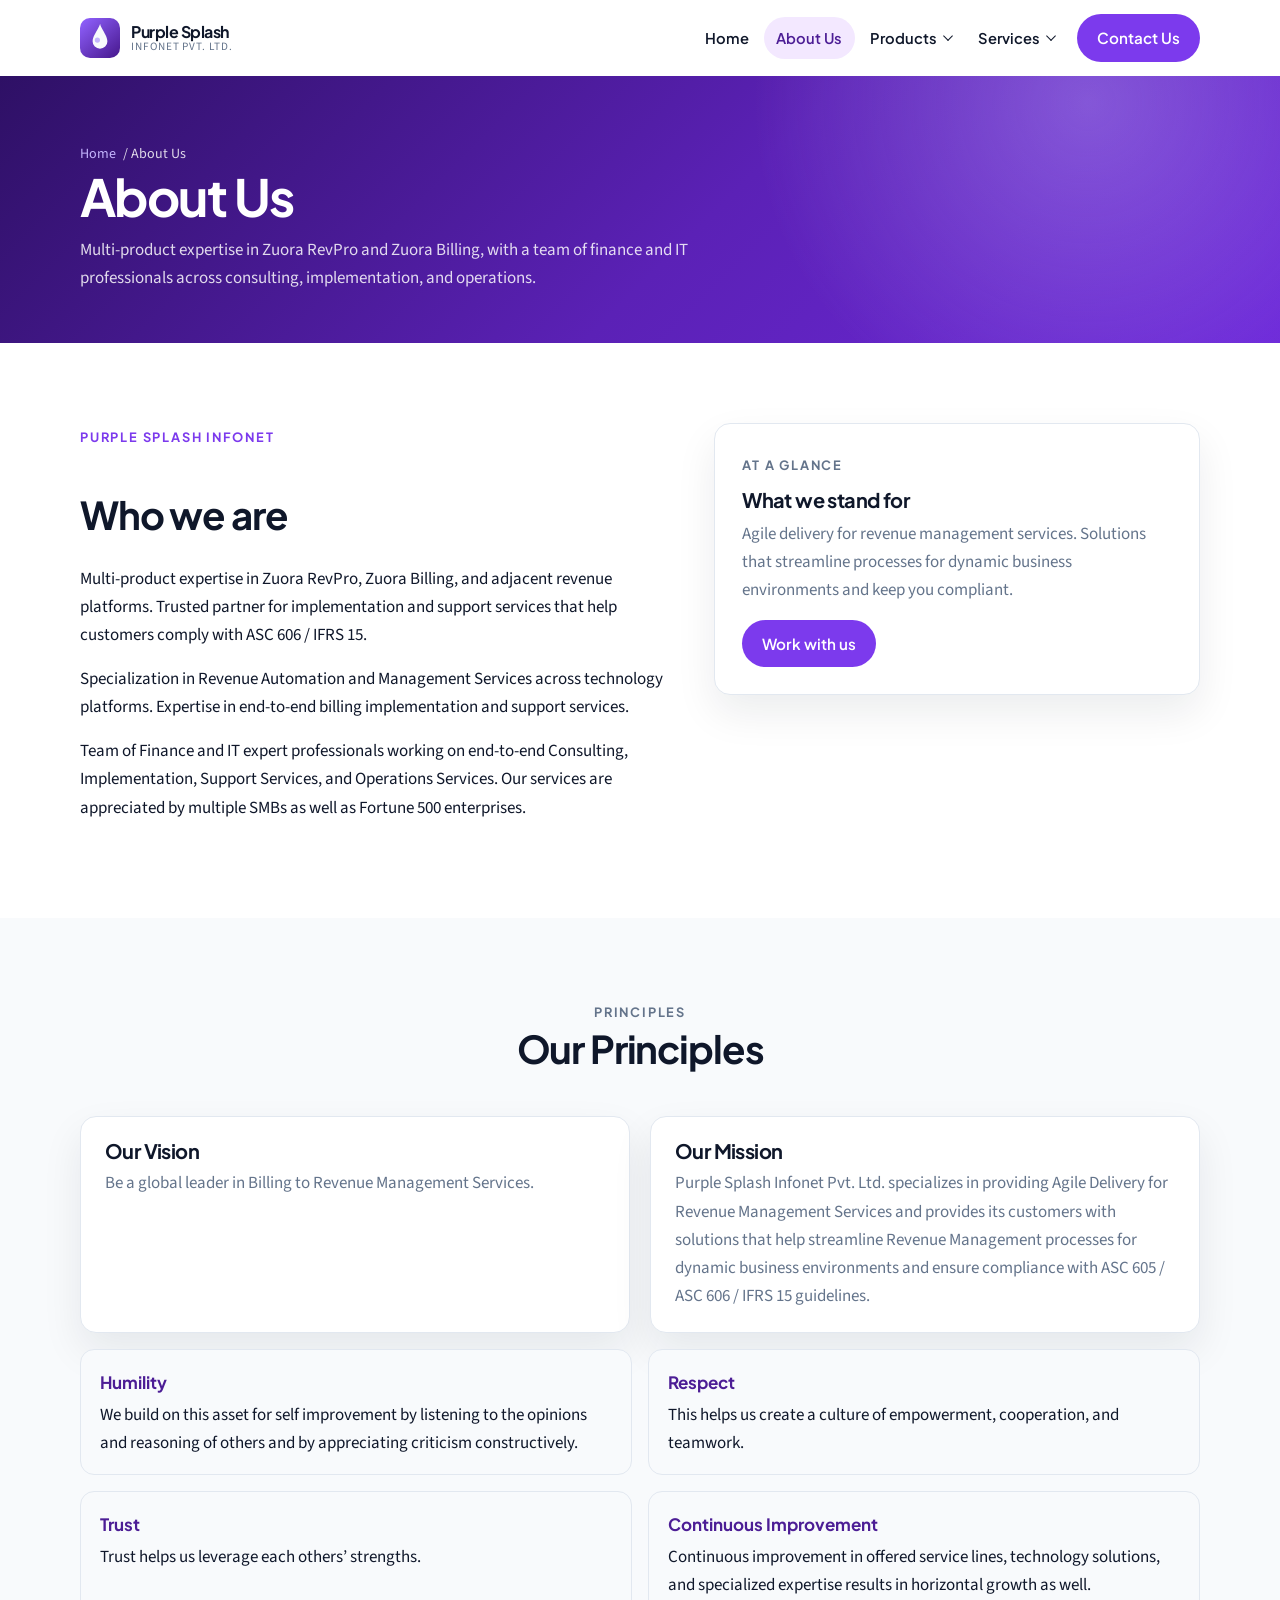
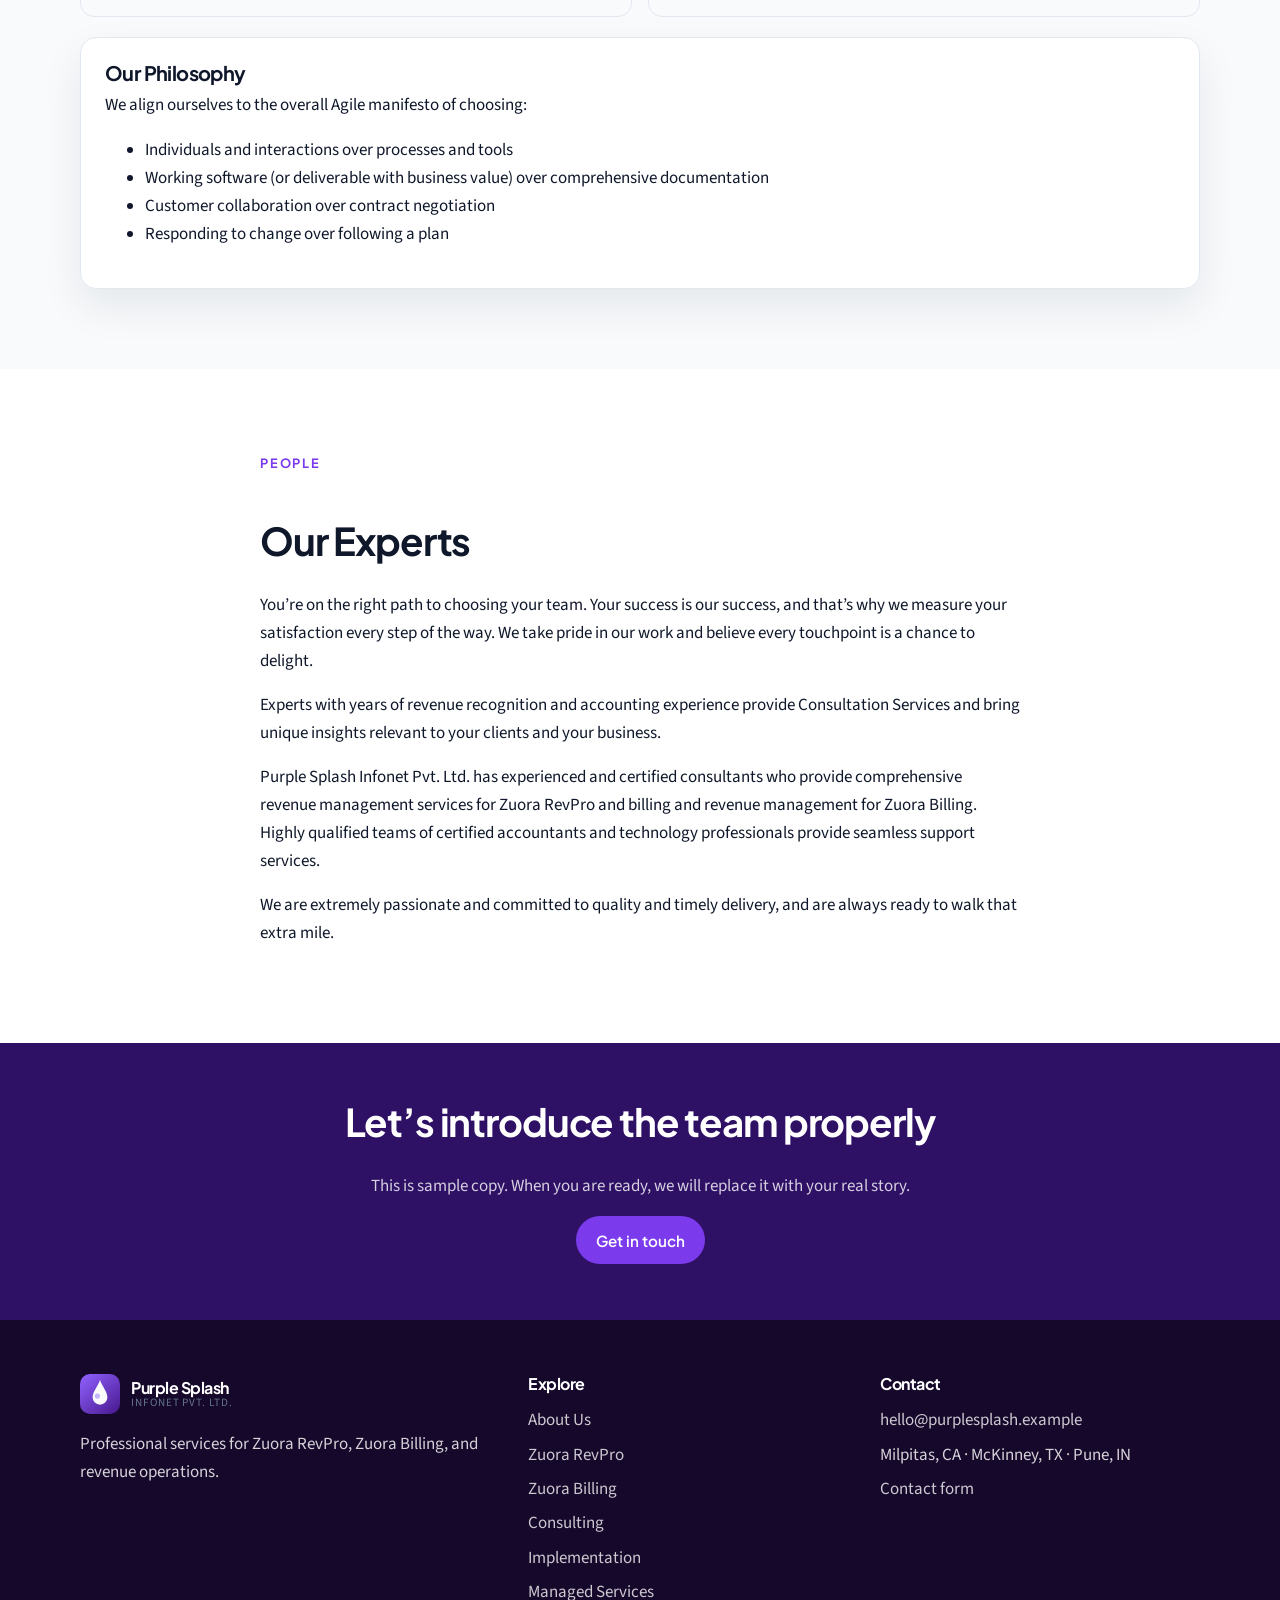
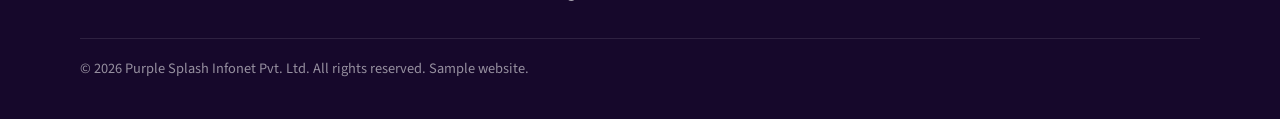
==== about.html @ caad62d8 "website init website init" ====
<!DOCTYPE html>
<html lang="en">
<head>
  <meta charset="utf-8">
  <meta name="viewport" content="width=device-width, initial-scale=1">
  <title>About Us | Purple Splash Infonet Pvt. Ltd.</title>
  <meta name="description" content="Learn about Purple Splash Infonet Pvt. Ltd. — vision, mission, values, and our expert team for Zuora RevPro and Zuora Billing.">
  <link rel="icon" href="assets/img/favicon.svg" type="image/svg+xml">
  <link rel="preconnect" href="https://fonts.googleapis.com">
  <link rel="preconnect" href="https://fonts.gstatic.com" crossorigin>
  <link href="https://fonts.googleapis.com/css2?family=Plus+Jakarta+Sans:wght@500;600;700;800&family=Source+Sans+3:wght@400;500;600;700&display=swap" rel="stylesheet">
  <link rel="stylesheet" href="assets/css/styles.css">
</head>
<body>
  <a class="skip-link" href="#main">Skip to content</a>
  <header class="site-header">
    <div class="container header-inner">
      <a class="logo" href="index.html">
        <img src="assets/img/logo.svg" alt="">
        <span class="logo-text"><strong>Purple Splash</strong><span>Infonet Pvt. Ltd.</span></span>
      </a>
      <button class="nav-toggle" type="button" aria-expanded="false" aria-controls="site-nav" aria-label="Open menu"><span></span></button>
      <nav class="site-nav" id="site-nav" aria-label="Primary">
        <ul class="nav-list">
          <li><a class="nav-link" href="index.html">Home</a></li>
          <li><a class="nav-link is-active" href="about.html">About Us</a></li>
          <li data-dropdown>
            <a class="nav-link" href="products/zuora-revpro.html">Products <i class="caret" aria-hidden="true"></i></a>
            <div class="dropdown">
              <a href="products/zuora-revpro.html">Zuora RevPro</a>
              <a href="products/zuora-billing.html">Zuora Billing</a>
            </div>
          </li>
          <li data-dropdown>
            <a class="nav-link" href="services/consulting.html">Services <i class="caret" aria-hidden="true"></i></a>
            <div class="dropdown">
              <a href="services/consulting.html">Consulting Services</a>
              <a href="services/implementation.html">Implementation</a>
              <a href="services/managed-services.html">Managed Services</a>
            </div>
          </li>
        </ul>
        <a class="btn nav-cta" href="contact.html">Contact Us</a>
      </nav>
    </div>
  </header>

  <main id="main">
    <section class="page-hero">
      <div class="container">
        <p class="breadcrumb"><a href="index.html">Home</a> / About Us</p>
        <h1>About Us</h1>
        <p>Multi-product expertise in Zuora RevPro and Zuora Billing, with a team of finance and IT professionals across consulting, implementation, and operations.</p>
      </div>
    </section>

    <section class="section">
      <div class="container split">
        <div class="prose">
          <p class="eyebrow">Purple Splash Infonet</p>
          <h2>Who we are</h2>
          <p>Multi-product expertise in Zuora RevPro, Zuora Billing, and adjacent revenue platforms. Trusted partner for implementation and support services that help customers comply with ASC 606 / IFRS 15.</p>
          <p>Specialization in Revenue Automation and Management Services across technology platforms. Expertise in end-to-end billing implementation and support services.</p>
          <p>Team of Finance and IT expert professionals working on end-to-end Consulting, Implementation, Support Services, and Operations Services. Our services are appreciated by multiple SMBs as well as Fortune 500 enterprises.</p>
        </div>
        <aside class="card">
          <p class="eyebrow">At a glance</p>
          <h3>What we stand for</h3>
          <p>Agile delivery for revenue management services. Solutions that streamline processes for dynamic business environments and keep you compliant.</p>
          <a class="btn" href="contact.html">Work with us</a>
        </aside>
      </div>
    </section>

    <section class="section alt">
      <div class="container">
        <div class="section-head">
          <p class="eyebrow">Principles</p>
          <h2>Our Principles</h2>
        </div>
        <div class="principles-grid">
          <article class="principle">
            <h3>Our Vision</h3>
            <p>Be a global leader in Billing to Revenue Management Services.</p>
          </article>
          <article class="principle">
            <h3>Our Mission</h3>
            <p>Purple Splash Infonet Pvt. Ltd. specializes in providing Agile Delivery for Revenue Management Services and provides its customers with solutions that help streamline Revenue Management processes for dynamic business environments and ensure compliance with ASC 605 / ASC 606 / IFRS 15 guidelines.</p>
          </article>
        </div>
        <div class="values">
          <div class="value">
            <strong>Humility</strong>
            We build on this asset for self improvement by listening to the opinions and reasoning of others and by appreciating criticism constructively.
          </div>
          <div class="value">
            <strong>Respect</strong>
            This helps us create a culture of empowerment, cooperation, and teamwork.
          </div>
          <div class="value">
            <strong>Trust</strong>
            Trust helps us leverage each others’ strengths.
          </div>
          <div class="value">
            <strong>Continuous Improvement</strong>
            Continuous improvement in offered service lines, technology solutions, and specialized expertise results in horizontal growth as well.
          </div>
        </div>
        <article class="principle" style="margin-top:1.25rem;">
          <h3>Our Philosophy</h3>
          <p>We align ourselves to the overall Agile manifesto of choosing:</p>
          <ul>
            <li>Individuals and interactions over processes and tools</li>
            <li>Working software (or deliverable with business value) over comprehensive documentation</li>
            <li>Customer collaboration over contract negotiation</li>
            <li>Responding to change over following a plan</li>
          </ul>
        </article>
      </div>
    </section>

    <section class="section">
      <div class="container prose" style="margin:0 auto;">
        <p class="eyebrow">People</p>
        <h2>Our Experts</h2>
        <p>You’re on the right path to choosing your team. Your success is our success, and that’s why we measure your satisfaction every step of the way. We take pride in our work and believe every touchpoint is a chance to delight.</p>
        <p>Experts with years of revenue recognition and accounting experience provide Consultation Services and bring unique insights relevant to your clients and your business.</p>
        <p>Purple Splash Infonet Pvt. Ltd. has experienced and certified consultants who provide comprehensive revenue management services for Zuora RevPro and billing and revenue management for Zuora Billing. Highly qualified teams of certified accountants and technology professionals provide seamless support services.</p>
        <p>We are extremely passionate and committed to quality and timely delivery, and are always ready to walk that extra mile.</p>
      </div>
    </section>

    <section class="cta-band">
      <div class="container">
        <h2>Let’s introduce the team properly</h2>
        <p>This is sample copy. When you are ready, we will replace it with your real story.</p>
        <a class="btn" href="contact.html">Get in touch</a>
      </div>
    </section>
  </main>

  <footer class="site-footer">
    <div class="container">
      <div class="footer-grid">
        <div>
          <a class="logo" href="index.html">
            <img src="assets/img/logo.svg" alt="">
            <span class="logo-text"><strong style="color:#fff;">Purple Splash</strong><span>Infonet Pvt. Ltd.</span></span>
          </a>
          <p style="margin-top:1rem;">Professional services for Zuora RevPro, Zuora Billing, and revenue operations.</p>
        </div>
        <div>
          <h3>Explore</h3>
          <ul class="footer-links">
            <li><a href="about.html">About Us</a></li>
            <li><a href="products/zuora-revpro.html">Zuora RevPro</a></li>
            <li><a href="products/zuora-billing.html">Zuora Billing</a></li>
            <li><a href="services/consulting.html">Consulting</a></li>
            <li><a href="services/implementation.html">Implementation</a></li>
            <li><a href="services/managed-services.html">Managed Services</a></li>
          </ul>
        </div>
        <div>
          <h3>Contact</h3>
          <ul class="footer-links">
            <li><a href="mailto:hello@purplesplash.example">hello@purplesplash.example</a></li>
            <li>Milpitas, CA · McKinney, TX · Pune, IN</li>
            <li><a href="contact.html">Contact form</a></li>
          </ul>
        </div>
      </div>
      <p class="copyright">© <span id="year">2026</span> Purple Splash Infonet Pvt. Ltd. All rights reserved. Sample website.</p>
    </div>
  </footer>
  <script src="assets/js/main.js"></script>
</body>
</html>
---- assets/css/styles.css ----
:root {
  --primary: #4c1d95;
  --primary-dark: #2e1065;
  --accent: #7c3aed;
  --highlight: #c4b5fd;
  --ink: #0f172a;
  --muted: #64748b;
  --surface: #f8fafc;
  --white: #ffffff;
  --border: #e2e8f0;
  --footer: #16082b;
  --shadow: 0 18px 40px rgba(15, 23, 42, 0.08);
  --radius: 16px;
  --max: 1120px;
  --header-h: 76px;
  --font-display: "Plus Jakarta Sans", system-ui, sans-serif;
  --font-body: "Source Sans 3", "Segoe UI", sans-serif;
}

*,
*::before,
*::after {
  box-sizing: border-box;
}

html {
  scroll-behavior: smooth;
}

body {
  margin: 0;
  color: var(--ink);
  font-family: var(--font-body);
  font-size: 1.0625rem;
  line-height: 1.65;
  background: var(--white);
}

img {
  max-width: 100%;
  display: block;
}

a {
  color: var(--accent);
  text-decoration: none;
}

a:hover {
  color: var(--primary);
}

h1, h2, h3, h4 {
  font-family: var(--font-display);
  line-height: 1.2;
  letter-spacing: -0.03em;
  margin: 0 0 0.7em;
}

h1 { font-size: clamp(2.1rem, 4vw, 3.4rem); }
h2 { font-size: clamp(1.7rem, 3vw, 2.4rem); }
h3 { font-size: 1.25rem; }

p { margin: 0 0 1rem; }

.sr-only {
  position: absolute;
  width: 1px;
  height: 1px;
  padding: 0;
  margin: -1px;
  overflow: hidden;
  clip: rect(0, 0, 0, 0);
  border: 0;
}

.skip-link {
  position: absolute;
  left: 1rem;
  top: -3rem;
  z-index: 1000;
  background: var(--primary);
  color: var(--white);
  padding: 0.6rem 1rem;
  border-radius: 8px;
}

.skip-link:focus {
  top: 0.75rem;
  color: var(--white);
}

.container {
  width: min(var(--max), calc(100% - 2.5rem));
  margin-inline: auto;
}

.section {
  padding: 5rem 0;
}

.section.alt {
  background: var(--surface);
}

.section-head {
  max-width: 720px;
  margin: 0 auto 2.75rem;
  text-align: center;
}

.section-head p {
  color: var(--muted);
  margin: 0;
}

.eyebrow {
  display: inline-block;
  margin: 0 0 0.75rem;
  color: var(--accent);
  font-family: var(--font-display);
  font-size: 0.8rem;
  font-weight: 700;
  letter-spacing: 0.14em;
  text-transform: uppercase;
}

.btn {
  display: inline-flex;
  align-items: center;
  justify-content: center;
  gap: 0.45rem;
  min-height: 46px;
  padding: 0.7rem 1.25rem;
  border: 0;
  border-radius: 999px;
  background: var(--accent);
  color: var(--white);
  font-family: var(--font-display);
  font-size: 0.95rem;
  font-weight: 600;
  cursor: pointer;
  transition: transform 0.15s ease, background 0.15s ease, box-shadow 0.15s ease;
}

.btn:hover {
  background: var(--primary);
  color: var(--white);
  transform: translateY(-1px);
  box-shadow: 0 10px 20px rgba(76, 29, 149, 0.22);
}

.btn-ghost {
  background: transparent;
  color: var(--white);
  border: 1px solid rgba(255, 255, 255, 0.45);
}

.btn-ghost:hover {
  background: var(--white);
  color: var(--primary);
}

.btn-outline {
  background: transparent;
  color: var(--primary);
  border: 1px solid var(--highlight);
}

.btn-outline:hover {
  background: var(--primary);
  color: var(--white);
}

:focus-visible {
  outline: 3px solid var(--highlight);
  outline-offset: 3px;
}

/* Header */
.site-header {
  position: sticky;
  top: 0;
  z-index: 50;
  height: var(--header-h);
  background: rgba(255, 255, 255, 0.88);
  backdrop-filter: blur(16px);
  border-bottom: 1px solid transparent;
  transition: box-shadow 0.2s ease, border-color 0.2s ease;
}

.site-header.is-scrolled {
  border-bottom-color: var(--border);
  box-shadow: 0 8px 24px rgba(15, 23, 42, 0.06);
}

.header-inner {
  height: var(--header-h);
  display: flex;
  align-items: center;
  justify-content: space-between;
  gap: 1.5rem;
}

.logo {
  display: flex;
  align-items: center;
  gap: 0.7rem;
  color: var(--ink);
  flex-shrink: 0;
}

.logo img {
  width: 40px;
  height: 40px;
}

.logo-text {
  display: flex;
  flex-direction: column;
  line-height: 1.1;
}

.logo-text strong {
  font-family: var(--font-display);
  font-size: 1rem;
  letter-spacing: -0.03em;
}

.logo-text span {
  font-size: 0.7rem;
  color: var(--muted);
  letter-spacing: 0.08em;
  text-transform: uppercase;
}

.nav-toggle {
  display: none;
  width: 44px;
  height: 44px;
  border: 0;
  background: transparent;
  cursor: pointer;
  position: relative;
}

.nav-toggle span,
.nav-toggle span::before,
.nav-toggle span::after {
  display: block;
  width: 22px;
  height: 2px;
  background: var(--ink);
  position: absolute;
  left: 11px;
  transition: transform 0.2s ease, opacity 0.2s ease;
}

.nav-toggle span { top: 21px; }
.nav-toggle span::before,
.nav-toggle span::after {
  content: "";
  left: 0;
}
.nav-toggle span::before { top: -7px; }
.nav-toggle span::after { top: 7px; }

.nav-toggle[aria-expanded="true"] span { background: transparent; }
.nav-toggle[aria-expanded="true"] span::before { top: 0; transform: rotate(45deg); }
.nav-toggle[aria-expanded="true"] span::after { top: 0; transform: rotate(-45deg); }

.site-nav {
  display: flex;
  align-items: center;
  gap: 0.2rem;
}

.nav-list {
  display: flex;
  align-items: center;
  gap: 0.15rem;
  list-style: none;
  margin: 0;
  padding: 0;
}

.nav-list > li { position: relative; }

.nav-link {
  display: inline-flex;
  align-items: center;
  gap: 0.35rem;
  padding: 0.55rem 0.8rem;
  color: var(--ink);
  font-family: var(--font-display);
  font-size: 0.92rem;
  font-weight: 600;
  border-radius: 999px;
}

.nav-link:hover,
.nav-link.is-active {
  color: var(--primary);
  background: #f3e8ff;
}

.nav-link .caret {
  width: 0.45rem;
  height: 0.45rem;
  border-right: 1.6px solid currentColor;
  border-bottom: 1.6px solid currentColor;
  transform: rotate(45deg) translateY(-2px);
}

.dropdown {
  position: absolute;
  top: calc(100% + 0.4rem);
  left: 0;
  min-width: 230px;
  padding: 0.45rem;
  background: var(--white);
  border: 1px solid var(--border);
  border-radius: 14px;
  box-shadow: var(--shadow);
  opacity: 0;
  visibility: hidden;
  transform: translateY(6px);
  transition: opacity 0.15s ease, transform 0.15s ease, visibility 0.15s ease;
}

.nav-list > li:hover > .dropdown,
.nav-list > li:focus-within > .dropdown,
.nav-list > li.is-open > .dropdown {
  opacity: 1;
  visibility: visible;
  transform: none;
}

.dropdown a {
  display: block;
  padding: 0.65rem 0.8rem;
  color: var(--ink);
  border-radius: 10px;
  font-family: var(--font-display);
  font-size: 0.9rem;
  font-weight: 600;
}

.dropdown a:hover,
.dropdown a.is-active {
  background: var(--surface);
  color: var(--primary);
}

.nav-cta {
  margin-left: 0.5rem;
}

/* Hero slider */
.hero-slider {
  position: relative;
  height: min(78vh, 680px);
  min-height: 460px;
  overflow: hidden;
  background: var(--primary-dark);
  color: var(--white);
}

.slides,
.slide {
  height: 100%;
}

.slide {
  position: absolute;
  inset: 0;
  opacity: 0;
  visibility: hidden;
  transition: opacity 0.7s ease, visibility 0.7s ease;
}

.slide.is-active {
  opacity: 1;
  visibility: visible;
}

.slide img {
  width: 100%;
  height: 100%;
  object-fit: cover;
}

.slide-overlay {
  position: absolute;
  inset: 0;
  display: flex;
  align-items: flex-end;
  padding: 5.5rem 0 5rem;
  background:
    linear-gradient(180deg, rgba(22, 8, 43, 0.15) 0%, rgba(22, 8, 43, 0.55) 45%, rgba(22, 8, 43, 0.88) 100%);
}

.slide-copy {
  max-width: 720px;
}

.slide-copy .eyebrow {
  color: var(--highlight);
}

.slide-copy h1 {
  color: var(--white);
  margin-bottom: 0.7rem;
}

.slide-copy p {
  color: rgba(255, 255, 255, 0.88);
  font-size: 1.15rem;
  max-width: 560px;
}

.slider-btn {
  position: absolute;
  top: 50%;
  transform: translateY(-50%);
  width: 46px;
  height: 46px;
  border: 0;
  border-radius: 50%;
  background: rgba(255, 255, 255, 0.16);
  color: var(--white);
  backdrop-filter: blur(8px);
  cursor: pointer;
}

.slider-btn:hover { background: rgba(255, 255, 255, 0.3); }
.slider-btn.prev { left: 1rem; }
.slider-btn.next { right: 1rem; }

.slider-dots {
  position: absolute;
  left: 50%;
  bottom: 1.3rem;
  transform: translateX(-50%);
  display: flex;
  gap: 0.45rem;
}

.slider-dots button {
  width: 9px;
  height: 9px;
  padding: 0;
  border: 0;
  border-radius: 50%;
  background: rgba(255, 255, 255, 0.4);
  cursor: pointer;
}

.slider-dots button.is-active {
  background: var(--white);
  width: 22px;
  border-radius: 999px;
}

/* Cards / grids */
.offer-grid,
.why-grid,
.principles-grid,
.card-grid,
.faq-list,
.address-grid {
  display: grid;
  gap: 1.25rem;
}

.offer-grid { grid-template-columns: repeat(3, 1fr); }
.why-grid { grid-template-columns: repeat(3, 1fr); }
.principles-grid { grid-template-columns: repeat(2, 1fr); }
.card-grid { grid-template-columns: repeat(2, 1fr); }

.card,
.why-card,
.principle,
.faq,
.address-card {
  background: var(--white);
  border: 1px solid var(--border);
  border-radius: var(--radius);
  box-shadow: var(--shadow);
}

.card {
  padding: 1.7rem;
  transition: transform 0.18s ease, box-shadow 0.18s ease;
}

.card:hover {
  transform: translateY(-4px);
  box-shadow: 0 22px 40px rgba(76, 29, 149, 0.12);
}

.card-icon,
.why-card .icon {
  width: 52px;
  height: 52px;
  display: grid;
  place-items: center;
  margin-bottom: 1rem;
  border-radius: 14px;
  background: #f3e8ff;
  color: var(--primary);
}

.why-card .icon {
  margin-bottom: 0;
  flex-shrink: 0;
}

.card h3 { margin-bottom: 0.45rem; }
.card p { color: var(--muted); }

.card-link {
  display: inline-flex;
  margin-top: 0.4rem;
  font-family: var(--font-display);
  font-weight: 700;
  font-size: 0.92rem;
}

.why-card {
  padding: 1.4rem 1.3rem;
  display: flex;
  gap: 0.9rem;
  align-items: flex-start;
}

.why-card h3 {
  font-size: 1.05rem;
  margin: 0;
}

.iso-banner {
  margin-top: 1.5rem;
  padding: 1.2rem 1.4rem;
  display: flex;
  align-items: center;
  justify-content: space-between;
  gap: 1rem;
  border-radius: var(--radius);
  background: linear-gradient(90deg, var(--primary-dark), var(--accent));
  color: var(--white);
}

.iso-banner strong { font-family: var(--font-display); }

/* Testimonials */
.testimonial-wrap {
  position: relative;
}

.testimonial-track {
  display: flex;
  gap: 1.2rem;
  overflow: hidden;
}

.testimonial {
  flex: 0 0 calc((100% - 2.4rem) / 3);
  min-height: 280px;
  padding: 1.6rem;
  background: var(--white);
  border: 1px solid var(--border);
  border-radius: var(--radius);
  box-shadow: var(--shadow);
  display: flex;
  flex-direction: column;
  justify-content: space-between;
}

.testimonial p {
  font-size: 1rem;
  color: #334155;
}

.testimonial footer {
  font-family: var(--font-display);
  font-weight: 700;
  color: var(--primary);
}

.carousel-nav {
  display: flex;
  justify-content: center;
  gap: 0.6rem;
  margin-top: 1.4rem;
}

.carousel-nav button {
  width: 42px;
  height: 42px;
  border: 1px solid var(--border);
  border-radius: 50%;
  background: var(--white);
  cursor: pointer;
  color: var(--primary);
}

.carousel-nav button:hover {
  background: #f3e8ff;
}

/* Clients */
.client-marquee {
  overflow: hidden;
  mask-image: linear-gradient(90deg, transparent, #000 8%, #000 92%, transparent);
}

.client-row {
  display: flex;
  gap: 1rem;
  width: max-content;
  animation: marquee 32s linear infinite;
}

.client-chip {
  min-width: 160px;
  padding: 0.95rem 1.2rem;
  border: 1px solid var(--border);
  border-radius: 12px;
  background: var(--white);
  color: var(--primary-dark);
  font-family: var(--font-display);
  font-weight: 700;
  text-align: center;
  letter-spacing: -0.02em;
}

@keyframes marquee {
  from { transform: translateX(0); }
  to { transform: translateX(-50%); }
}

@media (prefers-reduced-motion: reduce) {
  html { scroll-behavior: auto; }
  .client-row { animation: none; }
  .slide { transition: none; }
}

/* Page hero */
.page-hero {
  padding: 4.2rem 0 3.2rem;
  background:
    radial-gradient(circle at 85% 10%, rgba(196, 181, 253, 0.35), transparent 30%),
    linear-gradient(135deg, var(--primary-dark), #5b21b6 55%, #6d28d9);
  color: var(--white);
}

.page-hero h1 { color: var(--white); margin-bottom: 0.5rem; }
.page-hero p { color: rgba(255, 255, 255, 0.84); max-width: 640px; margin: 0; }

.breadcrumb {
  display: flex;
  gap: 0.45rem;
  margin: 0 0 0.9rem;
  font-size: 0.88rem;
  color: rgba(255, 255, 255, 0.72);
}

.breadcrumb a { color: var(--highlight); }

.prose {
  max-width: 760px;
}

.prose h2 { margin-top: 2rem; }
.prose ul { padding-left: 1.2rem; }
.prose li { margin-bottom: 0.4rem; }

.split {
  display: grid;
  grid-template-columns: 1.1fr 0.9fr;
  gap: 2.5rem;
  align-items: start;
}

.principle { padding: 1.4rem 1.5rem; }
.principle h3 { margin-bottom: 0.4rem; }
.principle p:last-child { margin: 0; color: var(--muted); }

.values {
  display: grid;
  grid-template-columns: repeat(2, 1fr);
  gap: 1rem;
  margin-top: 1rem;
}

.value {
  padding: 1.1rem 1.2rem;
  border-radius: 14px;
  background: var(--surface);
  border: 1px solid var(--border);
}

.value strong {
  display: block;
  font-family: var(--font-display);
  color: var(--primary);
  margin-bottom: 0.3rem;
}

.faq { padding: 0.2rem 1.1rem; }
.faq summary {
  cursor: pointer;
  font-family: var(--font-display);
  font-weight: 700;
  padding: 1rem 0;
  list-style: none;
}

.faq summary::-webkit-details-marker { display: none; }
.faq p { color: var(--muted); }

.cta-band {
  padding: 3.5rem 0;
  background: var(--primary-dark);
  color: var(--white);
  text-align: center;
}

.cta-band h2 { color: var(--white); }
.cta-band p { color: rgba(255, 255, 255, 0.8); }

/* Contact */
.contact-layout {
  display: grid;
  grid-template-columns: 1.1fr 0.9fr;
  gap: 2rem;
}

form {
  display: grid;
  gap: 0.9rem;
  padding: 1.6rem;
  background: var(--white);
  border: 1px solid var(--border);
  border-radius: var(--radius);
  box-shadow: var(--shadow);
}

label {
  display: grid;
  gap: 0.35rem;
  font-family: var(--font-display);
  font-size: 0.88rem;
  font-weight: 600;
}

input,
textarea {
  width: 100%;
  border: 1px solid var(--border);
  border-radius: 10px;
  padding: 0.75rem 0.85rem;
  font: inherit;
  color: var(--ink);
  background: var(--surface);
}

textarea { min-height: 140px; resize: vertical; }

.form-status {
  display: none;
  padding: 0.8rem 1rem;
  border-radius: 10px;
  background: #ecfdf5;
  color: #065f46;
  font-weight: 600;
}

.form-status.is-visible { display: block; }
.form-status.is-error { background: #fef2f2; color: #991b1b; }

.address-grid { grid-template-columns: 1fr; }
.address-card { padding: 1.2rem 1.3rem; }
.address-card h3 { margin-bottom: 0.35rem; }
.address-card p { margin: 0; color: var(--muted); }

.note {
  font-size: 0.88rem;
  color: var(--muted);
}

/* Footer */
.site-footer {
  background: var(--footer);
  color: rgba(255, 255, 255, 0.82);
  padding: 3.4rem 0 1.4rem;
}

.footer-grid {
  display: grid;
  grid-template-columns: 1.3fr 1fr 1fr;
  gap: 2rem;
  margin-bottom: 2rem;
}

.site-footer h3 {
  color: var(--white);
  font-size: 1rem;
  margin-bottom: 0.8rem;
}

.site-footer a { color: rgba(255, 255, 255, 0.78); }
.site-footer a:hover { color: var(--highlight); }

.footer-links {
  list-style: none;
  margin: 0;
  padding: 0;
  display: grid;
  gap: 0.4rem;
}

.copyright {
  border-top: 1px solid rgba(255, 255, 255, 0.1);
  padding-top: 1.1rem;
  font-size: 0.9rem;
  color: rgba(255, 255, 255, 0.55);
}

@media (max-width: 980px) {
  .offer-grid,
  .why-grid,
  .principles-grid,
  .card-grid,
  .split,
  .contact-layout,
  .footer-grid {
    grid-template-columns: 1fr;
  }

  .testimonial {
    flex-basis: calc((100% - 1.2rem) / 2);
  }

  .nav-toggle { display: block; }

  .site-nav {
    position: absolute;
    top: var(--header-h);
    left: 0;
    right: 0;
    display: none;
    padding: 0.8rem 1.25rem 1.2rem;
    background: var(--white);
    border-bottom: 1px solid var(--border);
    box-shadow: var(--shadow);
  }

  .site-nav.is-open { display: block; }

  .nav-list {
    flex-direction: column;
    align-items: stretch;
  }

  .dropdown {
    position: static;
    opacity: 1;
    visibility: visible;
    transform: none;
    display: none;
    box-shadow: none;
    border: 0;
    padding: 0 0 0.4rem 0.8rem;
  }

  .nav-list > li.is-open > .dropdown { display: block; }

  .nav-cta {
    margin: 0.6rem 0 0;
    width: 100%;
  }

  .iso-banner { flex-direction: column; align-items: flex-start; }
}

@media (max-width: 680px) {
  .section { padding: 3.4rem 0; }
  .hero-slider { min-height: 520px; height: 88vh; }
  .slide-overlay { align-items: flex-end; padding-bottom: 4.5rem; }
  .testimonial { flex-basis: 100%; }
  .values { grid-template-columns: 1fr; }
  .slider-btn { display: none; }
}
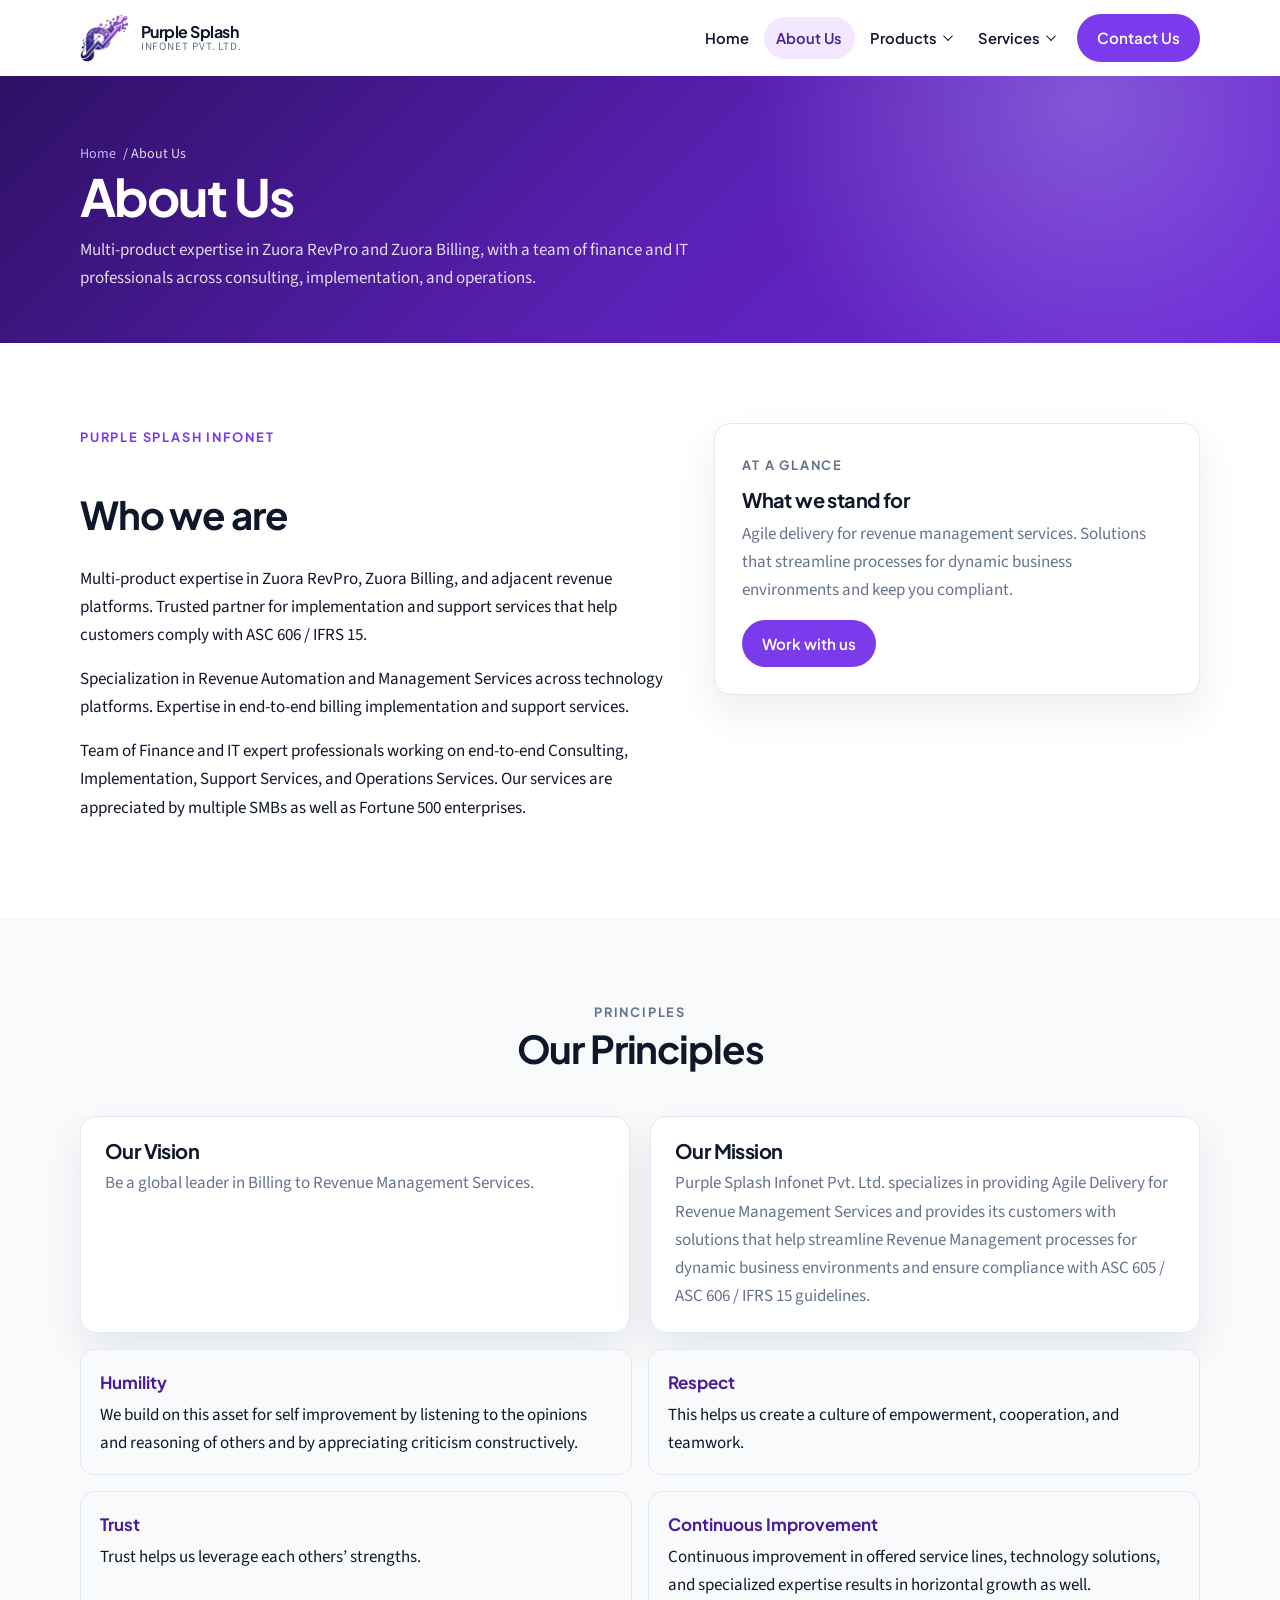
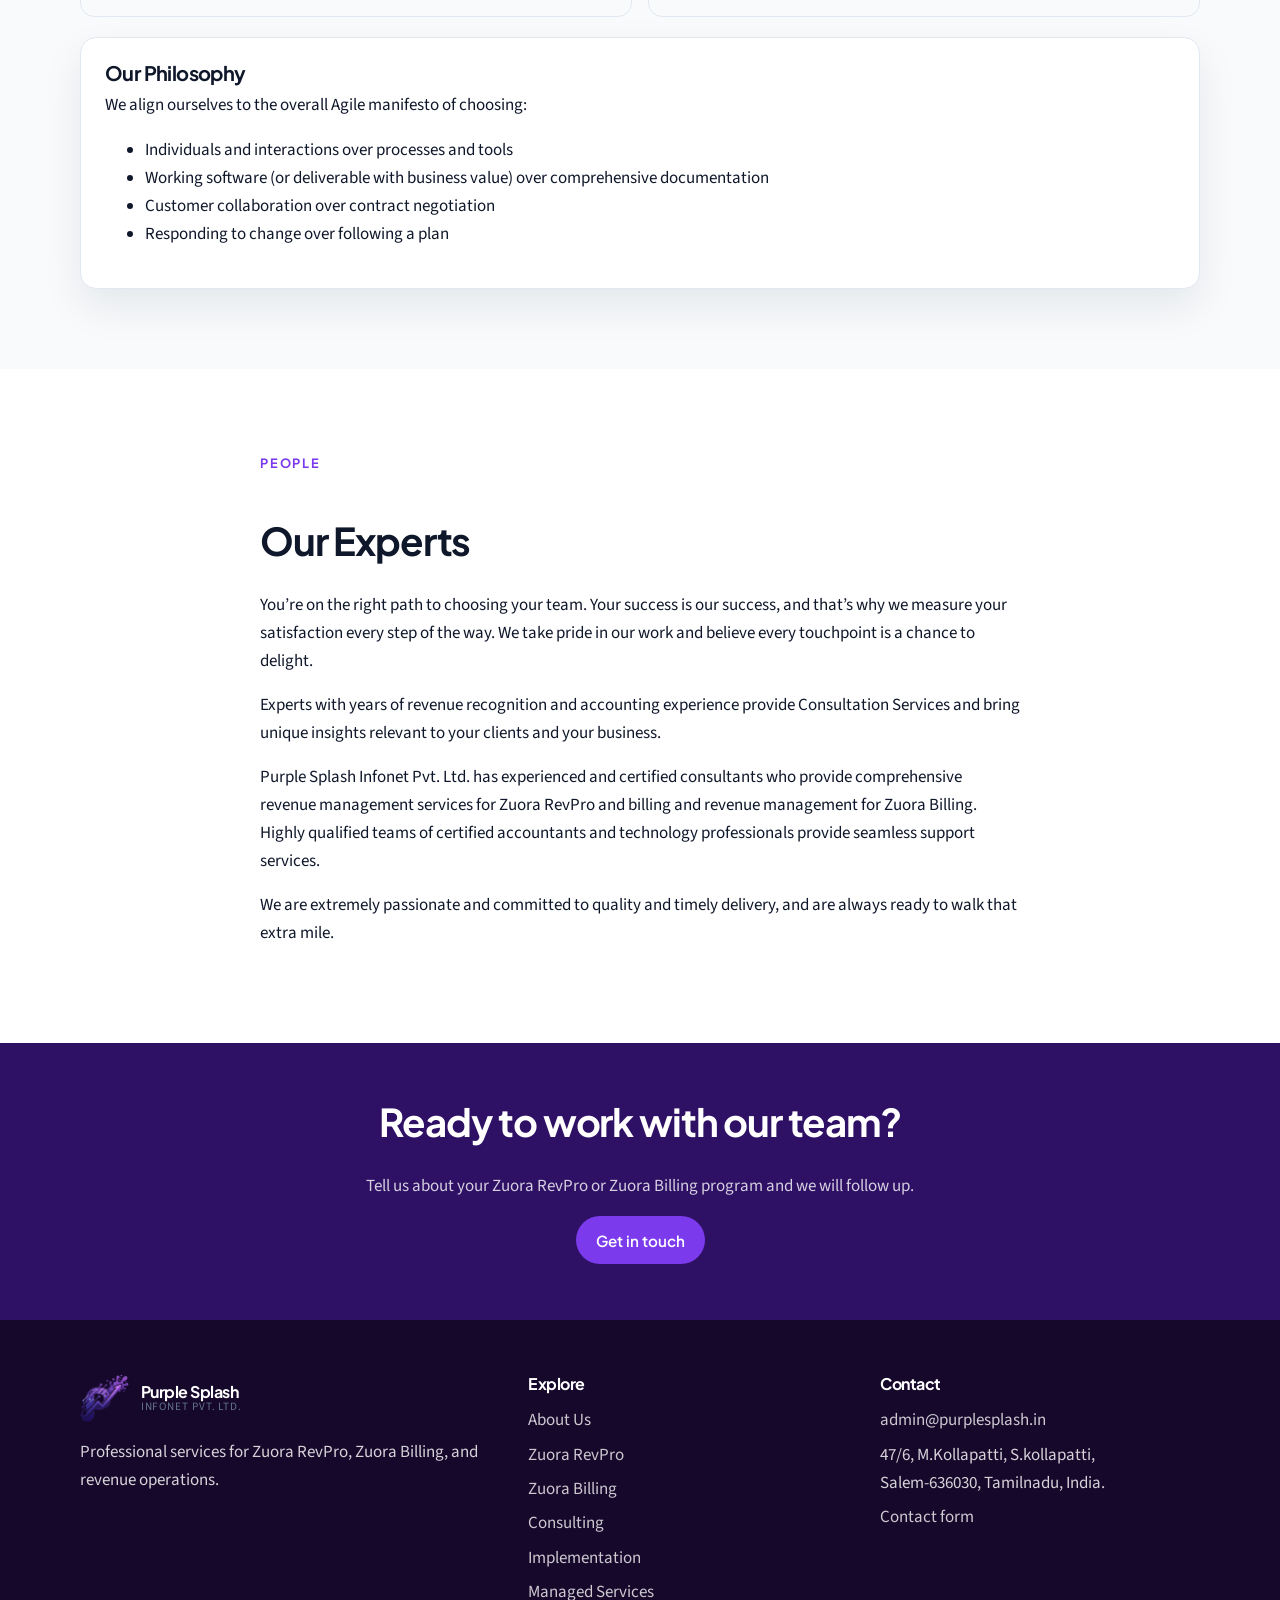
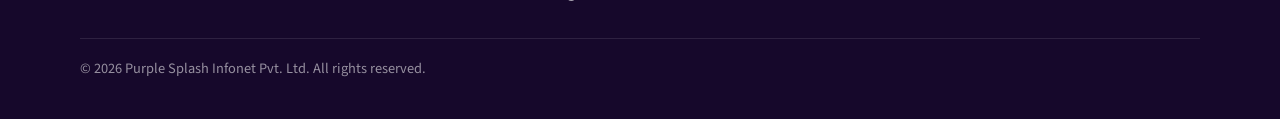
==== commit eaf9837c: "updates updates" ====
--- a/about.html
+++ b/about.html
@@ -5,7 +5,9 @@
   <meta name="viewport" content="width=device-width, initial-scale=1">
   <title>About Us | Purple Splash Infonet Pvt. Ltd.</title>
   <meta name="description" content="Learn about Purple Splash Infonet Pvt. Ltd. — vision, mission, values, and our expert team for Zuora RevPro and Zuora Billing.">
-  <link rel="icon" href="assets/img/favicon.svg" type="image/svg+xml">
+  <link rel="icon" href="assets/img/favicon.ico" sizes="any">
+  <link rel="icon" href="assets/img/favicon.png" type="image/png">
+  <link rel="apple-touch-icon" href="assets/img/apple-touch-icon.png">
   <link rel="preconnect" href="https://fonts.googleapis.com">
   <link rel="preconnect" href="https://fonts.gstatic.com" crossorigin>
   <link href="https://fonts.googleapis.com/css2?family=Plus+Jakarta+Sans:wght@500;600;700;800&family=Source+Sans+3:wght@400;500;600;700&display=swap" rel="stylesheet">
@@ -16,7 +18,7 @@
   <header class="site-header">
     <div class="container header-inner">
       <a class="logo" href="index.html">
-        <img src="assets/img/logo.svg" alt="">
+        <img src="assets/img/logo.png" alt="">
         <span class="logo-text"><strong>Purple Splash</strong><span>Infonet Pvt. Ltd.</span></span>
       </a>
       <button class="nav-toggle" type="button" aria-expanded="false" aria-controls="site-nav" aria-label="Open menu"><span></span></button>
@@ -132,8 +134,8 @@
 
     <section class="cta-band">
       <div class="container">
-        <h2>Let’s introduce the team properly</h2>
-        <p>This is sample copy. When you are ready, we will replace it with your real story.</p>
+        <h2>Ready to work with our team?</h2>
+        <p>Tell us about your Zuora RevPro or Zuora Billing program and we will follow up.</p>
         <a class="btn" href="contact.html">Get in touch</a>
       </div>
     </section>
@@ -144,7 +146,7 @@
       <div class="footer-grid">
         <div>
           <a class="logo" href="index.html">
-            <img src="assets/img/logo.svg" alt="">
+            <img src="assets/img/logo.png" alt="">
             <span class="logo-text"><strong style="color:#fff;">Purple Splash</strong><span>Infonet Pvt. Ltd.</span></span>
           </a>
           <p style="margin-top:1rem;">Professional services for Zuora RevPro, Zuora Billing, and revenue operations.</p>
@@ -163,13 +165,13 @@
         <div>
           <h3>Contact</h3>
           <ul class="footer-links">
-            <li><a href="mailto:hello@purplesplash.example">hello@purplesplash.example</a></li>
-            <li>Milpitas, CA · McKinney, TX · Pune, IN</li>
+            <li><a href="mailto:admin@purplesplash.in">admin@purplesplash.in</a></li>
+            <li>47/6, M.Kollapatti, S.kollapatti,<br>Salem-636030, Tamilnadu, India.</li>
             <li><a href="contact.html">Contact form</a></li>
           </ul>
         </div>
       </div>
-      <p class="copyright">© <span id="year">2026</span> Purple Splash Infonet Pvt. Ltd. All rights reserved. Sample website.</p>
+      <p class="copyright">© <span id="year">2026</span> Purple Splash Infonet Pvt. Ltd. All rights reserved.</p>
     </div>
   </footer>
   <script src="assets/js/main.js"></script>
--- a/assets/css/styles.css
+++ b/assets/css/styles.css
@@ -211,8 +211,9 @@
 }
 
 .logo img {
-  width: 40px;
-  height: 40px;
+  width: auto;
+  height: 48px;
+  object-fit: contain;
 }
 
 .logo-text {
@@ -539,20 +540,6 @@
   margin: 0;
 }
 
-.iso-banner {
-  margin-top: 1.5rem;
-  padding: 1.2rem 1.4rem;
-  display: flex;
-  align-items: center;
-  justify-content: space-between;
-  gap: 1rem;
-  border-radius: var(--radius);
-  background: linear-gradient(90deg, var(--primary-dark), var(--accent));
-  color: var(--white);
-}
-
-.iso-banner strong { font-family: var(--font-display); }
-
 /* Testimonials */
 .testimonial-wrap {
   position: relative;
@@ -767,6 +754,14 @@
 }
 
 textarea { min-height: 140px; resize: vertical; }
+
+.honeypot {
+  position: absolute;
+  left: -9999px;
+  width: 1px;
+  height: 1px;
+  overflow: hidden;
+}
 
 .form-status {
   display: none;
@@ -881,8 +876,6 @@
     margin: 0.6rem 0 0;
     width: 100%;
   }
-
-  .iso-banner { flex-direction: column; align-items: flex-start; }
 }
 
 @media (max-width: 680px) {
